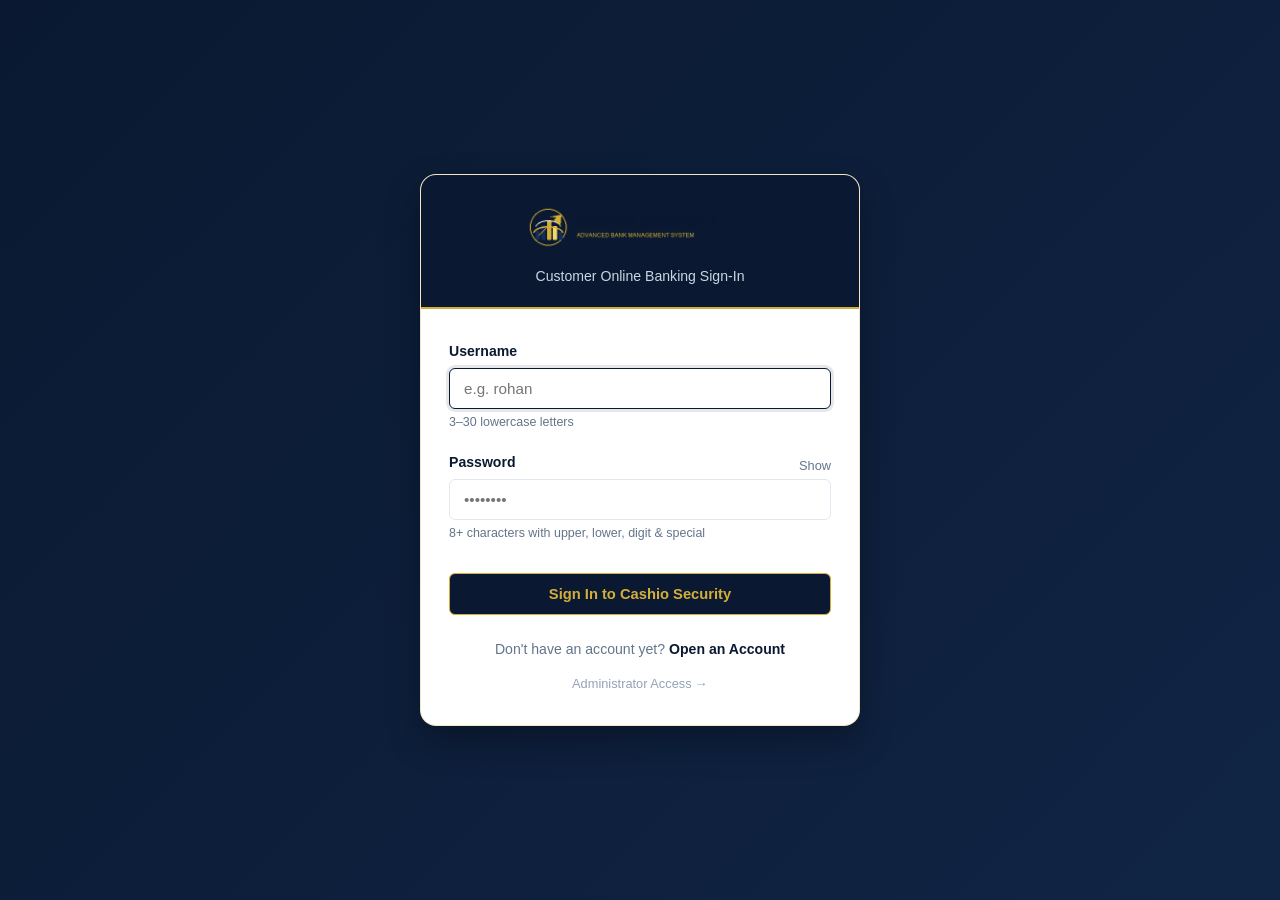
==== frontend/login.html @ 49fea9d3 "Fix read-only filesystem on Vercel" ====
<!DOCTYPE html>
<html lang="en">
<head>
  <meta charset="UTF-8">
  <meta name="viewport" content="width=device-width, initial-scale=1.0">
  <title>Customer Login — Cashio Security</title>
  <link rel="stylesheet" href="css/style.css">
</head>
<body style="display: flex; align-items: center; justify-content: center; min-height: 100vh; background: linear-gradient(135deg, #0A1931 0%, #102444 100%); padding: 20px;">

  <div style="background: #ffffff; border-radius: 16px; box-shadow: 0 15px 35px rgba(0,0,0,0.3); width: 100%; max-width: 440px; overflow: hidden; border: 1px solid rgba(212, 175, 55, 0.3);">
    
    <!-- Header -->
    <div style="background: #0A1931; padding: 28px 24px 20px; text-align: center; border-bottom: 2px solid #D4AF37;">
      <a href="index.html">
        <img src="assets/logo.png" alt="Cashio Security" style="height: 48px; margin-bottom: 8px;">
      </a>
      <p style="color: #cbd5e1; font-size: 0.88rem;">Customer Online Banking Sign-In</p>
    </div>

    <!-- Form Area -->
    <div style="padding: 32px 28px;">
      
      <!-- Alert Banner -->
      <div id="login-alert" style="display: none; padding: 12px 16px; border-radius: 8px; font-size: 0.88rem; margin-bottom: 20px;"></div>

      <form id="login-form">
        
        <div class="form-group">
          <label class="form-label" for="username">Username</label>
          <input type="text" id="username" class="form-control" placeholder="e.g. rohan" required autofocus />
          <div class="form-hint">3–30 lowercase letters</div>
        </div>

        <div class="form-group">
          <div style="display: flex; justify-content: space-between; align-items: center;">
            <label class="form-label" for="password">Password</label>
            <button type="button" id="toggle-pw-btn" style="background: none; border: none; color: #64748b; font-size: 0.8rem; cursor: pointer;">Show</button>
          </div>
          <input type="password" id="password" class="form-control" placeholder="••••••••" required />
          <div class="form-hint">8+ characters with upper, lower, digit & special</div>
        </div>

        <button type="submit" id="submit-btn" class="btn btn-primary btn-block" style="padding: 12px; margin-top: 10px;">
          <span>Sign In to Cashio Security</span>
        </button>

      </form>

      <div style="margin-top: 24px; text-align: center; font-size: 0.88rem; color: #64748b;">
        Don't have an account yet? <a href="register.html" style="font-weight: 700;">Open an Account</a>
      </div>

      <div style="margin-top: 14px; text-align: center; font-size: 0.8rem;">
        <a href="admin-login.html" style="color: #94a3b8;">Administrator Access &rarr;</a>
      </div>

    </div>
  </div>

  <script src="js/api.js"></script>
  <script src="js/auth.js"></script>
  <script src="js/ui.js"></script>
  <script>
    // Handle URL alerts (e.g., session expired or logged out)
    const params = new URLSearchParams(window.location.search);
    const alertEl = document.getElementById("login-alert");

    if (params.get("expired")) {
      alertEl.style.display = "block";
      alertEl.style.background = "#fee2e2";
      alertEl.style.color = "#b91c1c";
      alertEl.textContent = "Your session has expired. Please log in again.";
    } else if (params.get("logged_out")) {
      alertEl.style.display = "block";
      alertEl.style.background = "#dcfce7";
      alertEl.style.color = "#15803d";
      alertEl.textContent = "You have been logged out successfully.";
    }

    // Toggle password visibility
    const pwInput = document.getElementById("password");
    const toggleBtn = document.getElementById("toggle-pw-btn");
    toggleBtn.onclick = () => {
      const isPassword = pwInput.type === "password";
      pwInput.type = isPassword ? "text" : "password";
      toggleBtn.textContent = isPassword ? "Hide" : "Show";
    };

    // Form submission
    const form = document.getElementById("login-form");
    const submitBtn = document.getElementById("submit-btn");

    form.onsubmit = async (e) => {
      e.preventDefault();
      alertEl.style.display = "none";
      submitBtn.disabled = true;
      submitBtn.innerHTML = '<span class="spinner"></span> Signing in...';

      const username = document.getElementById("username").value.trim().toLowerCase();
      const password = pwInput.value;

      try {
        const data = await api.post("/auth/login", { name: username, password });
        
        // Save token and user details to session
        auth.saveUserSession(data.access_token, {
          name: data.name,
          account_number: data.account_number,
          last_login: data.last_login
        });

        ui.toast("Login successful! Redirecting...", "success");
        setTimeout(() => {
          window.location.href = "dashboard.html";
        }, 600);

      } catch (err) {
        submitBtn.disabled = false;
        submitBtn.innerHTML = 'Sign In to Cashio Security';

        alertEl.style.display = "block";
        alertEl.style.background = "#fee2e2";
        alertEl.style.color = "#b91c1c";
        
        // Format lockout and attempt messages cleanly
        alertEl.textContent = err.message || "Invalid username or password.";
      }
    };
  </script>
</body>
</html>
---- frontend/css/style.css ----
/* ==========================================================================
   Cashio Security — Modern Fintech Design System
   Brand Palette: Navy Blue (#0A1931), Accent Gold (#D4AF37), Crisp White
   ========================================================================== */

:root {
  --navy-primary: #0A1931;
  --navy-dark: #060e1d;
  --navy-surface: #102444;
  --navy-light: #1c3660;
  --gold-primary: #D4AF37;
  --gold-hover: #b89328;
  --gold-light: #F5D76E;
  --gold-subtle: rgba(212, 175, 55, 0.12);
  --text-main: #1e293b;
  --text-muted: #64748b;
  --text-light: #f8fafc;
  --bg-page: #f1f5f9;
  --bg-card: #ffffff;
  --border-color: #e2e8f0;
  --success: #10b981;
  --danger: #ef4444;
  --warning: #f59e0b;
  --info: #3b82f6;
  --shadow-sm: 0 1px 3px rgba(0, 0, 0, 0.08);
  --shadow-md: 0 4px 12px rgba(10, 25, 49, 0.08);
  --shadow-lg: 0 10px 25px rgba(10, 25, 49, 0.15);
  --radius-sm: 6px;
  --radius-md: 10px;
  --radius-lg: 16px;
  --font-sans: 'Inter', -apple-system, BlinkMacSystemFont, 'Segoe UI', Roboto, sans-serif;
}

* {
  box-sizing: border-box;
  margin: 0;
  padding: 0;
}

body {
  font-family: var(--font-sans);
  background: var(--bg-page);
  color: var(--text-main);
  line-height: 1.5;
  min-height: 100vh;
}

/* ==========================================================================
   Typography & Utilities
   ========================================================================== */
h1, h2, h3, h4, h5 {
  color: var(--navy-primary);
  font-weight: 700;
  letter-spacing: -0.02em;
}

a {
  color: var(--navy-primary);
  text-decoration: none;
  font-weight: 500;
  transition: color 0.15s ease;
}

a:hover {
  color: var(--gold-primary);
}

.text-gold { color: var(--gold-primary); }
.text-danger { color: var(--danger); }
.text-success { color: var(--success); }
.text-muted { color: var(--text-muted); }

/* ==========================================================================
   App Layout (Sidebar + Topbar + Content)
   ========================================================================== */
.app-container {
  display: flex;
  min-height: 100vh;
}

/* Sidebar */
.sidebar {
  width: 260px;
  background: var(--navy-primary);
  color: var(--text-light);
  display: flex;
  flex-direction: column;
  position: fixed;
  top: 0;
  bottom: 0;
  left: 0;
  z-index: 100;
  transition: transform 0.3s ease;
  border-right: 1px solid rgba(212, 175, 55, 0.2);
}

.sidebar-header {
  padding: 24px 20px;
  border-bottom: 1px solid rgba(255, 255, 255, 0.08);
  display: flex;
  align-items: center;
  gap: 12px;
}

.sidebar-logo {
  height: 38px;
  object-fit: contain;
}

.sidebar-menu {
  flex: 1;
  padding: 20px 12px;
  overflow-y: auto;
  list-style: none;
}

.menu-category {
  font-size: 0.72rem;
  text-transform: uppercase;
  letter-spacing: 0.08em;
  color: var(--gold-primary);
  padding: 12px 12px 6px;
  font-weight: 700;
}

.sidebar-menu a {
  display: flex;
  align-items: center;
  gap: 12px;
  padding: 11px 14px;
  color: #cbd5e1;
  border-radius: var(--radius-sm);
  font-size: 0.92rem;
  font-weight: 500;
  margin-bottom: 3px;
  transition: all 0.2s ease;
}

.sidebar-menu a:hover,
.sidebar-menu a.active {
  background: var(--navy-surface);
  color: var(--gold-primary);
  box-shadow: inset 3px 0 0 var(--gold-primary);
}

.sidebar-menu a .icon {
  font-size: 1.15rem;
  width: 22px;
  text-align: center;
}

.sidebar-footer {
  padding: 16px 20px;
  border-top: 1px solid rgba(255, 255, 255, 0.08);
  background: rgba(0, 0, 0, 0.15);
}

/* Main View Area */
.main-content {
  flex: 1;
  margin-left: 260px;
  display: flex;
  flex-direction: column;
  min-width: 0;
}

/* Topbar */
.topbar {
  background: #ffffff;
  height: 68px;
  padding: 0 32px;
  display: flex;
  align-items: center;
  justify-content: space-between;
  border-bottom: 1px solid var(--border-color);
  position: sticky;
  top: 0;
  z-index: 50;
}

.topbar-left {
  display: flex;
  align-items: center;
  gap: 16px;
}

.hamburger-btn {
  display: none;
  background: none;
  border: none;
  font-size: 1.5rem;
  color: var(--navy-primary);
  cursor: pointer;
}

.page-title {
  font-size: 1.25rem;
  font-weight: 700;
  color: var(--navy-primary);
}

.topbar-right {
  display: flex;
  align-items: center;
  gap: 20px;
}

.user-badge {
  display: flex;
  align-items: center;
  gap: 10px;
  padding: 6px 14px;
  background: var(--bg-page);
  border-radius: 30px;
  font-size: 0.88rem;
  font-weight: 600;
  color: var(--navy-primary);
}

.user-avatar {
  width: 32px;
  height: 32px;
  background: var(--navy-primary);
  color: var(--gold-primary);
  border-radius: 50%;
  display: grid;
  place-items: center;
  font-weight: bold;
}

/* Content Container */
.content-body {
  padding: 32px;
  flex: 1;
  max-width: 1240px;
  width: 100%;
}

/* ==========================================================================
   Cards & Grids
   ========================================================================== */
.card {
  background: var(--bg-card);
  border-radius: var(--radius-md);
  border: 1px solid var(--border-color);
  box-shadow: var(--shadow-sm);
  padding: 24px;
  margin-bottom: 24px;
}

.card-header {
  display: flex;
  align-items: center;
  justify-content: space-between;
  margin-bottom: 20px;
  padding-bottom: 12px;
  border-bottom: 1px solid var(--border-color);
}

.card-title {
  font-size: 1.1rem;
  font-weight: 700;
  color: var(--navy-primary);
}

.grid-2 {
  display: grid;
  grid-template-columns: repeat(2, 1fr);
  gap: 24px;
}

.grid-3 {
  display: grid;
  grid-template-columns: repeat(3, 1fr);
  gap: 24px;
}

.grid-4 {
  display: grid;
  grid-template-columns: repeat(4, 1fr);
  gap: 20px;
}

/* Hero / Balance Banner */
.balance-banner {
  background: linear-gradient(135deg, var(--navy-primary) 0%, var(--navy-surface) 100%);
  color: white;
  border-radius: var(--radius-lg);
  padding: 28px 32px;
  display: flex;
  align-items: center;
  justify-content: space-between;
  box-shadow: var(--shadow-md);
  margin-bottom: 28px;
  border: 1px solid rgba(212, 175, 55, 0.3);
  position: relative;
  overflow: hidden;
}

.balance-banner::after {
  content: "";
  position: absolute;
  top: -40px;
  right: -40px;
  width: 180px;
  height: 180px;
  background: radial-gradient(circle, rgba(212, 175, 55, 0.15) 0%, transparent 70%);
  pointer-events: none;
}

.balance-label {
  font-size: 0.85rem;
  color: var(--gold-light);
  text-transform: uppercase;
  letter-spacing: 0.05em;
  font-weight: 600;
}

.balance-amount {
  font-size: 2.4rem;
  font-weight: 800;
  color: #ffffff;
  margin: 6px 0 10px;
}

.account-num-tag {
  display: inline-flex;
  align-items: center;
  gap: 8px;
  background: rgba(255, 255, 255, 0.12);
  padding: 4px 12px;
  border-radius: 20px;
  font-size: 0.85rem;
  font-family: monospace;
  color: #f1f5f9;
}

/* Stat Cards */
.stat-card {
  background: #ffffff;
  padding: 20px;
  border-radius: var(--radius-md);
  border: 1px solid var(--border-color);
  box-shadow: var(--shadow-sm);
  display: flex;
  flex-direction: column;
}

.stat-header {
  display: flex;
  align-items: center;
  justify-content: space-between;
  color: var(--text-muted);
  font-size: 0.85rem;
  font-weight: 600;
  margin-bottom: 8px;
}

.stat-value {
  font-size: 1.5rem;
  font-weight: 700;
  color: var(--navy-primary);
}

/* ==========================================================================
   Buttons
   ========================================================================== */
.btn {
  display: inline-flex;
  align-items: center;
  justify-content: center;
  gap: 8px;
  font-weight: 600;
  font-size: 0.92rem;
  padding: 10px 18px;
  border-radius: var(--radius-sm);
  border: 1px solid transparent;
  cursor: pointer;
  transition: all 0.2s ease;
  text-decoration: none;
}

.btn-primary {
  background: var(--navy-primary);
  color: var(--gold-primary);
  border-color: var(--gold-primary);
}

.btn-primary:hover {
  background: var(--navy-surface);
  color: #ffffff;
  transform: translateY(-1px);
  box-shadow: 0 4px 10px rgba(10, 25, 49, 0.2);
}

.btn-gold {
  background: var(--gold-primary);
  color: var(--navy-dark);
}

.btn-gold:hover {
  background: var(--gold-hover);
  color: #ffffff;
  transform: translateY(-1px);
}

.btn-outline {
  background: transparent;
  border-color: var(--border-color);
  color: var(--text-main);
}

.btn-outline:hover {
  background: var(--bg-page);
  border-color: var(--navy-primary);
}

.btn-danger {
  background: var(--danger);
  color: #ffffff;
}

.btn-danger:hover {
  background: #dc2626;
}

.btn-sm {
  padding: 6px 12px;
  font-size: 0.8rem;
}

.btn-block {
  width: 100%;
}

/* ==========================================================================
   Forms & Inputs
   ========================================================================== */
.form-group {
  margin-bottom: 20px;
}

.form-label {
  display: block;
  font-size: 0.88rem;
  font-weight: 600;
  color: var(--navy-primary);
  margin-bottom: 6px;
}

.form-control {
  width: 100%;
  padding: 11px 14px;
  font-size: 0.95rem;
  border: 1px solid var(--border-color);
  border-radius: var(--radius-sm);
  background: #ffffff;
  color: var(--text-main);
  transition: border-color 0.15s ease, box-shadow 0.15s ease;
}

.form-control:focus {
  outline: none;
  border-color: var(--navy-primary);
  box-shadow: 0 0 0 3px rgba(10, 25, 49, 0.1);
}

.form-control:disabled {
  background: #f8fafc;
  cursor: not-allowed;
}

.form-hint {
  font-size: 0.78rem;
  color: var(--text-muted);
  margin-top: 4px;
}

/* Password Strength Bar */
.strength-bar-container {
  height: 5px;
  background: #e2e8f0;
  border-radius: 3px;
  margin-top: 6px;
  overflow: hidden;
}

.strength-bar {
  height: 100%;
  width: 0%;
  transition: width 0.3s ease, background-color 0.3s ease;
}

/* ==========================================================================
   Tables
   ========================================================================== */
.table-responsive {
  width: 100%;
  overflow-x: auto;
}

.data-table {
  width: 100%;
  border-collapse: collapse;
  text-align: left;
  font-size: 0.9rem;
}

.data-table th {
  background: #f8fafc;
  color: var(--navy-primary);
  font-weight: 700;
  padding: 12px 16px;
  border-bottom: 1px solid var(--border-color);
  text-transform: uppercase;
  font-size: 0.75rem;
  letter-spacing: 0.04em;
}

.data-table td {
  padding: 14px 16px;
  border-bottom: 1px solid var(--border-color);
  vertical-align: middle;
}

.data-table tr:hover {
  background: #f8fafc;
}

/* Badges */
.badge {
  display: inline-flex;
  align-items: center;
  padding: 3px 8px;
  border-radius: 12px;
  font-size: 0.75rem;
  font-weight: 700;
  text-transform: uppercase;
  letter-spacing: 0.02em;
}

.badge-success { background: #dcfce7; color: #15803d; }
.badge-danger { background: #fee2e2; color: #b91c1c; }
.badge-warning { background: #fef3c7; color: #b45309; }
.badge-info { background: #dbeafe; color: #1d4ed8; }

/* ==========================================================================
   Toast Notifications
   ========================================================================== */
#toast-container {
  position: fixed;
  top: 20px;
  right: 20px;
  z-index: 9999;
  display: flex;
  flex-direction: column;
  gap: 10px;
  max-width: 380px;
}

.toast {
  background: #ffffff;
  color: var(--text-main);
  padding: 14px 18px;
  border-radius: var(--radius-md);
  box-shadow: var(--shadow-lg);
  border-left: 5px solid var(--navy-primary);
  display: flex;
  align-items: flex-start;
  gap: 12px;
  animation: slideIn 0.25s ease forwards;
  font-size: 0.9rem;
}

.toast.toast-success { border-left-color: var(--success); }
.toast.toast-error { border-left-color: var(--danger); }
.toast.toast-warning { border-left-color: var(--warning); }

@keyframes slideIn {
  from { transform: translateX(100%); opacity: 0; }
  to { transform: translateX(0); opacity: 1; }
}

/* ==========================================================================
   Modals
   ========================================================================== */
.modal-backdrop {
  position: fixed;
  top: 0;
  left: 0;
  right: 0;
  bottom: 0;
  background: rgba(10, 25, 49, 0.6);
  backdrop-filter: blur(4px);
  display: none;
  align-items: center;
  justify-content: center;
  z-index: 1000;
  padding: 20px;
}

.modal-backdrop.active {
  display: flex;
}

.modal-card {
  background: #ffffff;
  border-radius: var(--radius-lg);
  width: 100%;
  max-width: 440px;
  box-shadow: var(--shadow-lg);
  border: 1px solid var(--border-color);
  animation: scaleUp 0.2s ease forwards;
  overflow: hidden;
}

@keyframes scaleUp {
  from { transform: scale(0.95); opacity: 0; }
  to { transform: scale(1); opacity: 1; }
}

.modal-header {
  padding: 20px 24px;
  background: var(--navy-primary);
  color: #ffffff;
  display: flex;
  align-items: center;
  justify-content: space-between;
}

.modal-header h3 {
  color: var(--gold-primary);
  font-size: 1.15rem;
}

.modal-close-btn {
  background: none;
  border: none;
  color: #ffffff;
  font-size: 1.4rem;
  cursor: pointer;
  line-height: 1;
}

.modal-body {
  padding: 24px;
}

.modal-footer {
  padding: 16px 24px;
  background: #f8fafc;
  border-top: 1px solid var(--border-color);
  display: flex;
  align-items: center;
  justify-content: flex-end;
  gap: 12px;
}

/* Loading Spinner */
.spinner {
  display: inline-block;
  width: 20px;
  height: 20px;
  border: 3px solid rgba(255, 255, 255, 0.3);
  border-radius: 50%;
  border-top-color: #ffffff;
  animation: spin 0.8s ease-in-out infinite;
}

@keyframes spin {
  to { transform: rotate(360deg); }
}

/* ==========================================================================
   Responsive Breakpoints
   ========================================================================== */
@media (max-width: 900px) {
  .sidebar {
    transform: translateX(-100%);
  }
  .sidebar.mobile-open {
    transform: translateX(0);
  }
  .main-content {
    margin-left: 0;
  }
  .hamburger-btn {
    display: block;
  }
  .grid-2, .grid-3, .grid-4 {
    grid-template-columns: 1fr;
  }
  .balance-banner {
    flex-direction: column;
    align-items: flex-start;
    gap: 16px;
  }
}
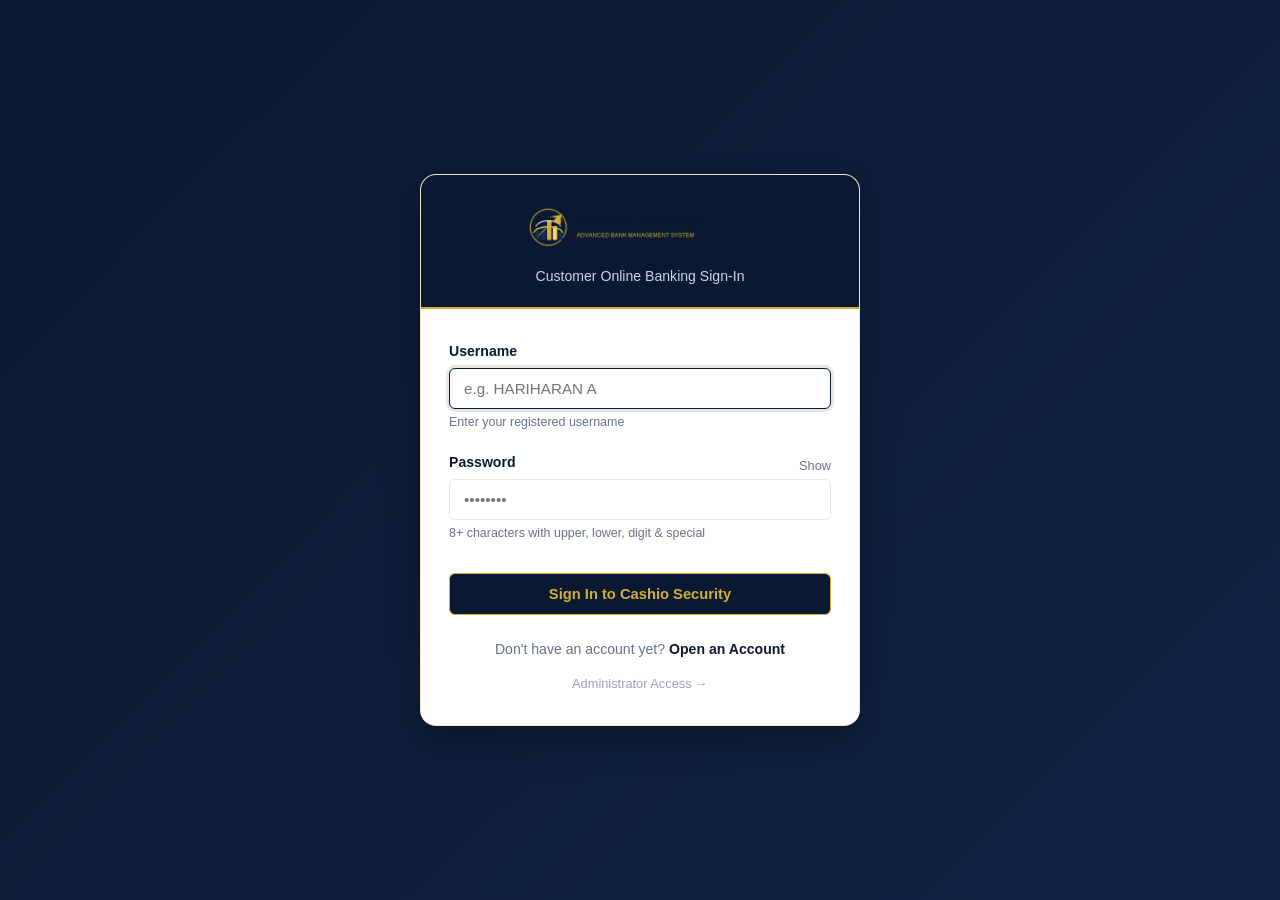
==== commit e25ed7e6: "Add admin setup, card portal and frontend updates" ====
--- a/frontend/login.html
+++ b/frontend/login.html
@@ -28,8 +28,8 @@
         
         <div class="form-group">
           <label class="form-label" for="username">Username</label>
-          <input type="text" id="username" class="form-control" placeholder="e.g. rohan" required autofocus />
-          <div class="form-hint">3–30 lowercase letters</div>
+          <input type="text" id="username" class="form-control" placeholder="e.g. HARIHARAN A" required autofocus />
+          <div class="form-hint">Enter your registered username</div>
         </div>
 
         <div class="form-group">
@@ -97,7 +97,7 @@
       submitBtn.disabled = true;
       submitBtn.innerHTML = '<span class="spinner"></span> Signing in...';
 
-      const username = document.getElementById("username").value.trim().toLowerCase();
+      const username = document.getElementById("username").value.trim();
       const password = pwInput.value;
 
       try {
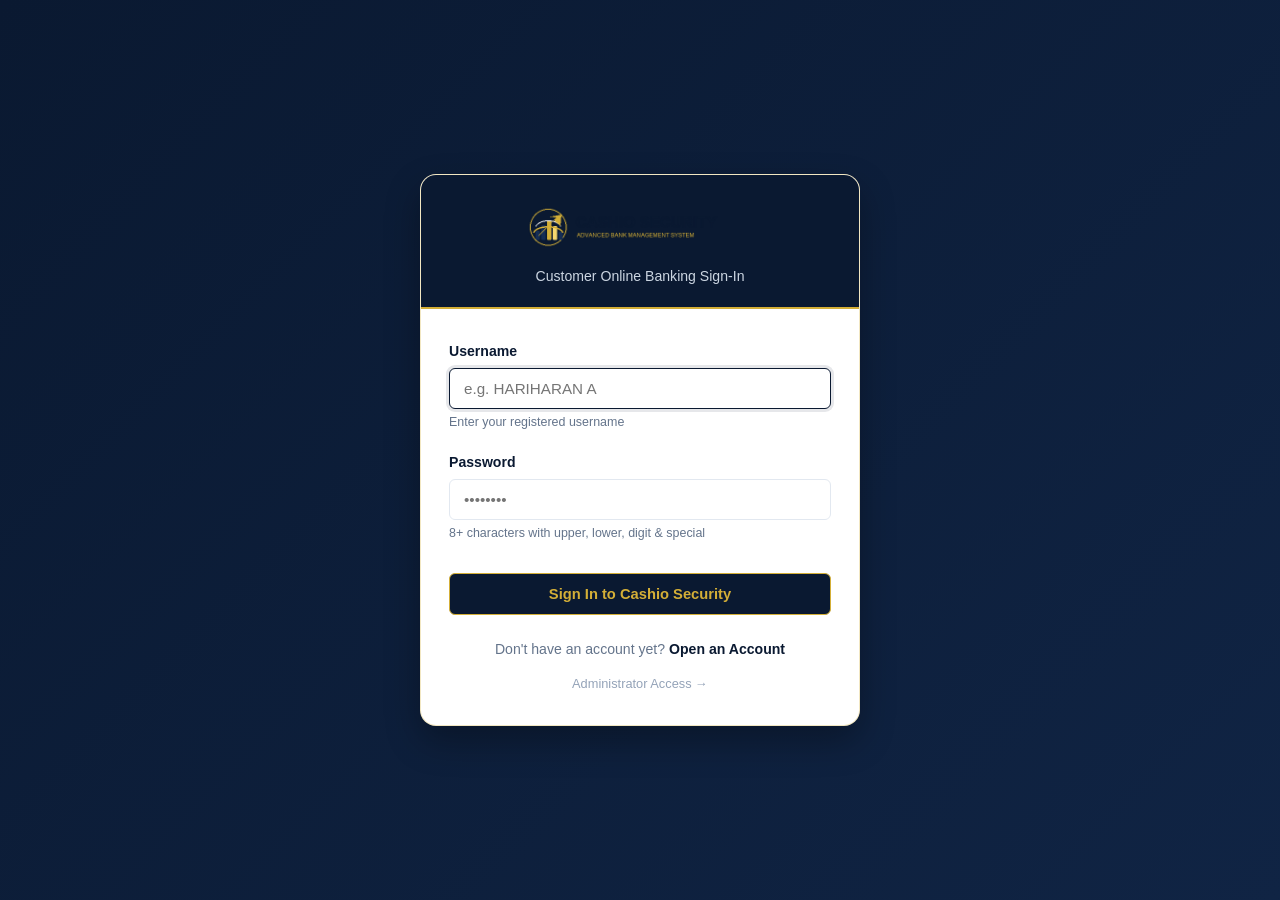
==== commit 324bf3e1: "Add dynamic show/hide toggle for password and PIN inputs on type" ====
--- a/frontend/login.html
+++ b/frontend/login.html
@@ -33,10 +33,7 @@
         </div>
 
         <div class="form-group">
-          <div style="display: flex; justify-content: space-between; align-items: center;">
-            <label class="form-label" for="password">Password</label>
-            <button type="button" id="toggle-pw-btn" style="background: none; border: none; color: #64748b; font-size: 0.8rem; cursor: pointer;">Show</button>
-          </div>
+          <label class="form-label" for="password">Password</label>
           <input type="password" id="password" class="form-control" placeholder="••••••••" required />
           <div class="form-hint">8+ characters with upper, lower, digit & special</div>
         </div>
@@ -78,16 +75,8 @@
       alertEl.textContent = "You have been logged out successfully.";
     }
 
-    // Toggle password visibility
+    // Form submission
     const pwInput = document.getElementById("password");
-    const toggleBtn = document.getElementById("toggle-pw-btn");
-    toggleBtn.onclick = () => {
-      const isPassword = pwInput.type === "password";
-      pwInput.type = isPassword ? "text" : "password";
-      toggleBtn.textContent = isPassword ? "Hide" : "Show";
-    };
-
-    // Form submission
     const form = document.getElementById("login-form");
     const submitBtn = document.getElementById("submit-btn");
 
--- a/frontend/css/style.css
+++ b/frontend/css/style.css
@@ -476,6 +476,44 @@
   margin-top: 4px;
 }
 
+/* Password & PIN Input Show/Hide Toggle */
+.password-wrapper {
+  position: relative;
+  display: flex;
+  align-items: center;
+  width: 100%;
+}
+
+.password-wrapper .form-control {
+  padding-right: 86px !important;
+}
+
+.password-toggle-btn {
+  position: absolute;
+  right: 8px;
+  top: 50%;
+  transform: translateY(-50%);
+  background: transparent;
+  border: none;
+  cursor: pointer;
+  padding: 4px 8px;
+  font-size: 0.8rem;
+  font-weight: 600;
+  color: #64748b;
+  display: none; /* Hidden until user types in the box */
+  align-items: center;
+  gap: 4px;
+  border-radius: 4px;
+  user-select: none;
+  transition: all 0.15s ease;
+  z-index: 2;
+}
+
+.password-toggle-btn:hover {
+  color: var(--navy-primary);
+  background: rgba(10, 25, 49, 0.08);
+}
+
 /* Password Strength Bar */
 .strength-bar-container {
   height: 5px;
